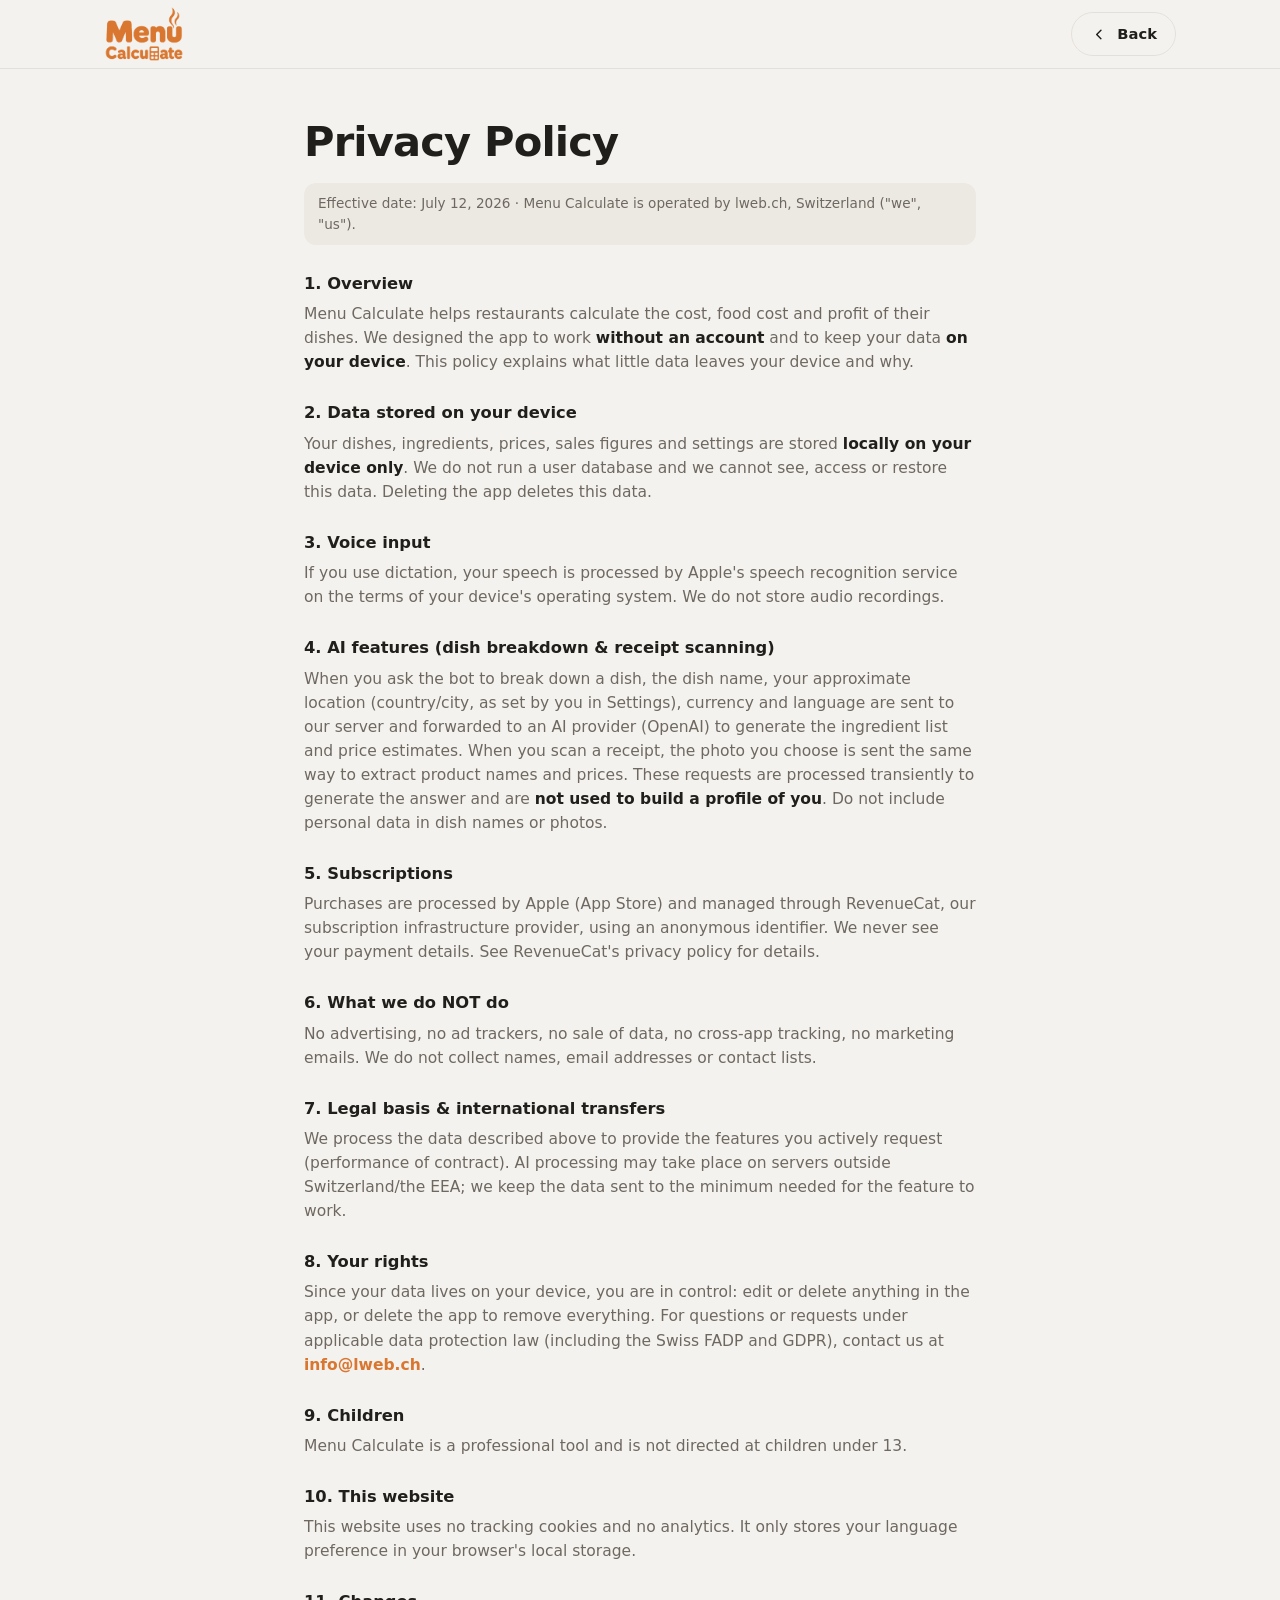
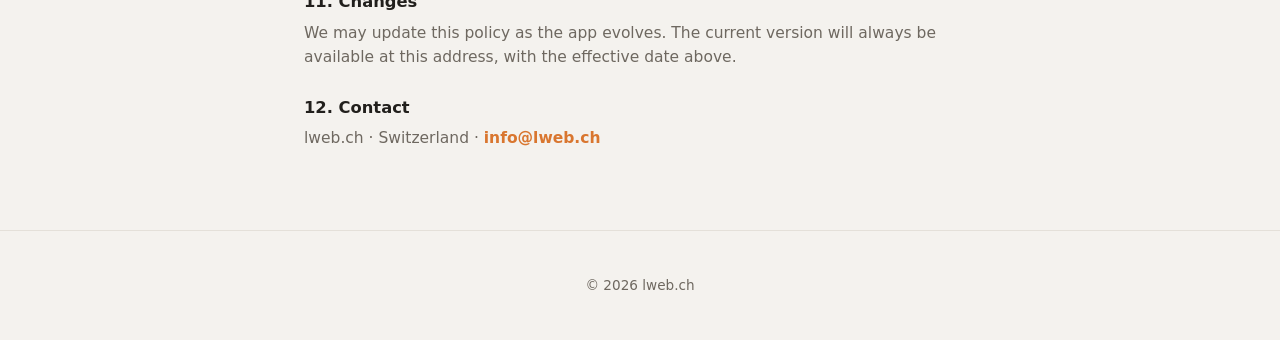
==== privacy.html @ d7b9576a ",updat1“" ====
<!doctype html>
<html lang="en">
<head>
  <meta charset="utf-8" />
  <meta name="viewport" content="width=device-width, initial-scale=1" />
  <title>Privacy Policy — Menu Calculate</title>
  <meta name="description" content="Privacy Policy for the Menu Calculate app." />
  <link rel="icon" type="image/png" href="assets/icon.png" />
  <link rel="stylesheet" href="styles.css" />
</head>
<body>

  <header class="nav scrolled">
    <div class="wrap nav-inner">
      <a class="brand" href="index.html">
        <picture>
          <source media="(prefers-color-scheme: dark)" srcset="assets/wordmark-oscuro.png" />
          <img src="assets/wordmark-claro.png" alt="Menu Calculate" class="brand-word" />
        </picture>
      </a>
      <a class="btn btn-ghost btn-small" href="index.html" style="margin-left:auto">
        <svg viewBox="0 0 24 24" class="ic"><path d="M15.5 19a1 1 0 0 1-.7-.3l-6-6a1 1 0 0 1 0-1.4l6-6a1 1 0 1 1 1.4 1.4L10.91 12l5.3 5.3A1 1 0 0 1 15.5 19Z"/></svg>
        Back
      </a>
    </div>
  </header>

  <main class="legal-page">
    <div class="wrap legal-wrap">
      <h1>Privacy Policy</h1>
      <p class="legal-date">Effective date: July 12, 2026 · Menu Calculate is operated by lweb.ch, Switzerland ("we", "us").</p>

      <h4>1. Overview</h4>
      <p>Menu Calculate helps restaurants calculate the cost, food cost and profit of their dishes. We designed the app to work <strong>without an account</strong> and to keep your data <strong>on your device</strong>. This policy explains what little data leaves your device and why.</p>

      <h4>2. Data stored on your device</h4>
      <p>Your dishes, ingredients, prices, sales figures and settings are stored <strong>locally on your device only</strong>. We do not run a user database and we cannot see, access or restore this data. Deleting the app deletes this data.</p>

      <h4>3. Voice input</h4>
      <p>If you use dictation, your speech is processed by Apple's speech recognition service on the terms of your device's operating system. We do not store audio recordings.</p>

      <h4>4. AI features (dish breakdown &amp; receipt scanning)</h4>
      <p>When you ask the bot to break down a dish, the dish name, your approximate location (country/city, as set by you in Settings), currency and language are sent to our server and forwarded to an AI provider (OpenAI) to generate the ingredient list and price estimates. When you scan a receipt, the photo you choose is sent the same way to extract product names and prices. These requests are processed transiently to generate the answer and are <strong>not used to build a profile of you</strong>. Do not include personal data in dish names or photos.</p>

      <h4>5. Subscriptions</h4>
      <p>Purchases are processed by Apple (App Store) and managed through RevenueCat, our subscription infrastructure provider, using an anonymous identifier. We never see your payment details. See RevenueCat's privacy policy for details.</p>

      <h4>6. What we do NOT do</h4>
      <p>No advertising, no ad trackers, no sale of data, no cross-app tracking, no marketing emails. We do not collect names, email addresses or contact lists.</p>

      <h4>7. Legal basis &amp; international transfers</h4>
      <p>We process the data described above to provide the features you actively request (performance of contract). AI processing may take place on servers outside Switzerland/the EEA; we keep the data sent to the minimum needed for the feature to work.</p>

      <h4>8. Your rights</h4>
      <p>Since your data lives on your device, you are in control: edit or delete anything in the app, or delete the app to remove everything. For questions or requests under applicable data protection law (including the Swiss FADP and GDPR), contact us at <a href="mailto:info@lweb.ch">info@lweb.ch</a>.</p>

      <h4>9. Children</h4>
      <p>Menu Calculate is a professional tool and is not directed at children under 13.</p>

      <h4>10. This website</h4>
      <p>This website uses no tracking cookies and no analytics. It only stores your language preference in your browser's local storage.</p>

      <h4>11. Changes</h4>
      <p>We may update this policy as the app evolves. The current version will always be available at this address, with the effective date above.</p>

      <h4>12. Contact</h4>
      <p>lweb.ch · Switzerland · <a href="mailto:info@lweb.ch">info@lweb.ch</a></p>
    </div>
  </main>

  <footer class="footer">
    <div class="wrap footer-inner">
      <p class="footer-copy">© 2026 lweb.ch</p>
    </div>
  </footer>

</body>
</html>
---- styles.css ----
/* ===== Menu Cost · Landing =====
   Mismo sistema de diseño que la app: neutros cálidos (piedra/tinta),
   un único acento azafrán y semáforo de food cost. Claro y oscuro. */

:root {
  --text: #211F1C;
  --text-2: #6E6860;
  --bg: #F4F2EE;
  --bg-el: #FBFAF7;
  --bg-sel: #ECE9E3;
  --line: #E4E0D9;
  --accent: #D9762F;
  --accent-ink: #FFFFFF;
  --good: #3E9B63;
  --warn: #CE9A1F;
  --bad: #D5563C;
  --radius: 28px;
  --shadow: 0 24px 60px -24px rgba(33, 31, 28, .28);
  --font: ui-rounded, "SF Pro Rounded", -apple-system, BlinkMacSystemFont, "Segoe UI", Roboto, system-ui, sans-serif;
}

@media (prefers-color-scheme: dark) {
  :root {
    --text: #F4F1EC;
    --text-2: #A69F96;
    --bg: #131211;
    --bg-el: #1D1B19;
    --bg-sel: #2A2825;
    --line: #33302B;
    --accent: #EC9448;
    --accent-ink: #201911;
    --good: #5BBE81;
    --warn: #E0B24A;
    --bad: #E7715A;
    --shadow: 0 24px 60px -24px rgba(0, 0, 0, .6);
  }
}

* { margin: 0; padding: 0; box-sizing: border-box; }
html { scroll-behavior: smooth; }
body {
  font-family: var(--font);
  background: var(--bg);
  color: var(--text);
  line-height: 1.55;
  -webkit-font-smoothing: antialiased;
  overflow-x: hidden;
}
img, video { display: block; max-width: 100%; }
a { color: inherit; text-decoration: none; }

.wrap { max-width: 1120px; margin: 0 auto; padding: 0 24px; }

/* ---------- tipografía ---------- */
h1 { font-size: clamp(2.3rem, 5.2vw, 3.6rem); line-height: 1.08; letter-spacing: -.02em; font-weight: 800; }
h1 em { font-style: normal; color: var(--accent); }
h2 { font-size: clamp(1.7rem, 3.6vw, 2.5rem); line-height: 1.15; letter-spacing: -.015em; font-weight: 800; max-width: 22ch; }
h3 { font-size: 1.25rem; font-weight: 700; }
h4 { font-size: 1.05rem; font-weight: 700; }
.lead { font-size: 1.12rem; color: var(--text-2); max-width: 46ch; }
.kicker {
  font-size: .8rem; font-weight: 800; letter-spacing: .14em;
  text-transform: uppercase; color: var(--accent); margin-bottom: 10px;
}

/* ---------- botones ---------- */
.btn {
  display: inline-flex; align-items: center; gap: 10px;
  background: var(--accent); color: var(--accent-ink);
  font-family: var(--font); font-weight: 700; font-size: 1rem;
  padding: 14px 26px; border-radius: 999px; border: none; cursor: pointer;
  transition: transform .18s ease, box-shadow .18s ease, opacity .18s ease;
  box-shadow: 0 10px 26px -12px color-mix(in srgb, var(--accent) 70%, transparent);
}
.btn:hover { transform: translateY(-2px); box-shadow: 0 16px 32px -12px color-mix(in srgb, var(--accent) 75%, transparent); }
.btn:active { transform: translateY(0); opacity: .9; }
.btn-ghost {
  background: transparent; color: var(--text);
  border: 1.5px solid var(--line); box-shadow: none;
}
.btn-ghost:hover { border-color: var(--accent); color: var(--accent); box-shadow: none; }
.btn-small { padding: 10px 18px; font-size: .92rem; }
.btn-big { padding: 18px 34px; font-size: 1.1rem; }
.ic { width: 1.15em; height: 1.15em; fill: currentColor; flex: none; }
.ic-accent { fill: var(--accent); }

/* ---------- nav ---------- */
.nav {
  position: fixed; inset: 0 0 auto 0; z-index: 50;
  background: color-mix(in srgb, var(--bg) 82%, transparent);
  -webkit-backdrop-filter: blur(14px); backdrop-filter: blur(14px);
  border-bottom: 1px solid transparent;
  transition: border-color .25s ease;
}
.nav.scrolled { border-bottom-color: var(--line); }
.nav-inner { display: flex; align-items: center; gap: 28px; height: 68px; }
.brand { display: flex; align-items: center; gap: 10px; font-weight: 800; font-size: 1.1rem; }
.brand-icon { width: 34px; height: 34px; border-radius: 9px; }
.brand-word { height: 56px; width: auto; display: block; }
.nav-links { display: flex; gap: 22px; margin-left: auto; }
.nav-links a { font-size: .95rem; font-weight: 600; color: var(--text-2); transition: color .15s; }
.nav-links a:hover { color: var(--text); }
@media (max-width: 720px) { .nav-links { display: none; } .nav-inner { justify-content: space-between; } }

/* selector de idioma */
.lang { position: relative; }
.lang-btn {
  display: inline-flex; align-items: center; gap: 7px;
  background: transparent; color: var(--text);
  border: 1.5px solid var(--line); border-radius: 999px;
  font-family: var(--font); font-weight: 700; font-size: .88rem;
  padding: 9px 14px; cursor: pointer;
  transition: border-color .15s ease, color .15s ease;
}
.lang-btn:hover { border-color: var(--accent); color: var(--accent); }
.lang-btn .ic { width: 1.05em; height: 1.05em; fill: currentColor; }
.ic-chev { width: .85em !important; height: .85em !important; transition: transform .2s ease; }
.lang.open .ic-chev { transform: rotate(180deg); }
.lang-menu {
  position: absolute; top: calc(100% + 10px); right: 0; min-width: 160px;
  list-style: none; padding: 8px; margin: 0;
  background: var(--bg-el); border: 1px solid var(--line); border-radius: 18px;
  box-shadow: 0 20px 44px -18px rgba(33,31,28,.4);
  opacity: 0; transform: translateY(-6px) scale(.98); pointer-events: none;
  transition: opacity .18s ease, transform .18s ease;
}
.lang.open .lang-menu { opacity: 1; transform: none; pointer-events: auto; }
.lang-menu li {
  padding: 10px 14px; border-radius: 12px;
  font-size: .93rem; font-weight: 600; color: var(--text-2);
  cursor: pointer; transition: background .12s ease, color .12s ease;
}
.lang-menu li:hover { background: var(--bg-sel); color: var(--text); }
.lang-menu li.on { color: var(--accent); font-weight: 800; }

/* ---------- hero ---------- */
.hero { padding: 140px 0 40px; position: relative; }
.hero::before {
  /* halo azafrán suave */
  content: ""; position: absolute; top: -30%; right: -15%;
  width: 720px; height: 720px; border-radius: 50%;
  background: radial-gradient(closest-side, color-mix(in srgb, var(--accent) 16%, transparent), transparent 70%);
  pointer-events: none;
}
.hero-grid {
  display: grid; grid-template-columns: .9fr 1.1fr;
  gap: 44px; align-items: center; position: relative;
}
@media (max-width: 880px) { .hero-grid { grid-template-columns: 1fr; } }
.hero-copy { display: flex; flex-direction: column; gap: 20px; }
.hero-ctas { display: flex; flex-wrap: wrap; gap: 14px; }

/* badges oficiales de las tiendas */
.store-badges { display: flex; flex-wrap: wrap; align-items: center; gap: 14px; margin-top: 6px; }
.store-badge { display: inline-flex; border-radius: 12px; transition: transform .18s ease, box-shadow .18s ease; }
.store-badge:hover { transform: translateY(-3px); box-shadow: 0 14px 30px -14px rgba(33,31,28,.45); }
.store-badge img { height: 52px; width: auto; display: block; }
.store-badges-big { justify-content: center; margin-top: 10px; }
.store-badges-big .store-badge img { height: 60px; }
@media (max-width: 480px) { .store-badge img { height: 46px; } .store-badges-big .store-badge img { height: 50px; } }
.hero-mini { display: flex; gap: 22px; list-style: none; margin-top: 4px; }
.hero-mini li { display: flex; align-items: center; gap: 7px; font-size: .92rem; font-weight: 600; color: var(--text-2); }

.hero-media { position: relative; }
.video-card {
  border-radius: var(--radius); overflow: hidden;
  border: 1px solid var(--line); background: var(--bg-el);
  box-shadow: var(--shadow);
}
.video-card video { width: 100%; aspect-ratio: 16 / 9; object-fit: cover; }
.tilt { transform: rotate(1.6deg); }

/* chips flotantes */
.chip {
  position: absolute; display: flex; align-items: center; gap: 8px;
  background: var(--bg-el); border: 1px solid var(--line);
  border-radius: 999px; padding: 10px 16px;
  font-size: .9rem; font-weight: 600; color: var(--text-2);
  box-shadow: 0 14px 34px -16px rgba(33,31,28,.35);
}
.chip strong { color: var(--text); font-weight: 800; }
.chip-fc { top: -30px; left: -26px; }
.chip-ben { bottom: -42px; right: -14px; }
.dot { width: 9px; height: 9px; border-radius: 50%; }
.dot-good { background: var(--good); }
.float-a { animation: float 5.2s ease-in-out infinite; }
.float-b { animation: floatSuave 6.4s ease-in-out .8s infinite; }
@keyframes float {
  0%, 100% { transform: translateY(0); }
  50% { transform: translateY(-9px); }
}
@keyframes floatSuave {
  0%, 100% { transform: translateY(0); }
  50% { transform: translateY(-4px); }
}
@media (max-width: 880px) {
  .chip-fc { left: 6px; } .chip-ben { right: 6px; }
}

/* ---------- marquee ---------- */
.marquee { padding: 44px 0 10px; overflow: hidden; mask-image: linear-gradient(90deg, transparent, #000 8%, #000 92%, transparent); -webkit-mask-image: linear-gradient(90deg, transparent, #000 8%, #000 92%, transparent); }
.marquee-track { display: flex; gap: 20px; width: max-content; animation: slide 36s linear infinite; }
.marquee:hover .marquee-track { animation-play-state: paused; }
@keyframes slide { to { transform: translateX(-50%); } }
.marquee figure {
  display: flex; flex-direction: column; align-items: center; gap: 10px;
  background: var(--bg-el); border: 1px solid var(--line);
  border-radius: 22px; padding: 18px 22px 14px; min-width: 150px;
}
.marquee img { width: 84px; height: 84px; object-fit: contain; }
.marquee figcaption { font-size: .82rem; font-weight: 700; color: var(--text-2); white-space: nowrap; }

/* ---------- secciones ---------- */
.section { padding: 96px 0; }
.section-alt { background: var(--bg-el); border-block: 1px solid var(--line); }

/* funciones */
.cards { display: grid; grid-template-columns: repeat(3, 1fr); gap: 22px; margin-top: 44px; }
@media (max-width: 880px) { .cards { grid-template-columns: 1fr; } }
.card {
  position: relative;
  background: var(--bg-el); border: 1px solid var(--line);
  border-radius: var(--radius); padding: 26px;
  display: flex; flex-direction: column; gap: 12px;
  transition: transform .25s ease, box-shadow .25s ease;
}
.section .card { background: var(--bg-el); }
.card:hover { transform: translateY(-6px); box-shadow: var(--shadow); }
.card p { color: var(--text-2); font-size: .98rem; }
.card-img {
  border-radius: 20px; overflow: hidden; background: var(--bg-sel);
  aspect-ratio: 4 / 3; display: grid; place-items: center; margin-bottom: 6px;
}
.card-img img { width: 100%; height: 100%; object-fit: cover; }
.tag-pro {
  position: absolute; top: 18px; right: 18px;
  background: var(--accent); color: var(--accent-ink);
  font-size: .68rem; font-weight: 800; letter-spacing: .08em;
  border-radius: 8px; padding: 4px 8px;
}

/* cómo funciona */
.como-grid {
  display: grid; grid-template-columns: 1fr 1fr; gap: 56px; align-items: center;
}
@media (max-width: 880px) { .como-grid { grid-template-columns: 1fr; } }
.pasos { list-style: none; display: flex; flex-direction: column; gap: 26px; margin-top: 36px; }
.pasos li { display: flex; gap: 18px; align-items: flex-start; }
.pasos p { color: var(--text-2); font-size: .96rem; margin-top: 3px; }
.paso-n {
  flex: none; width: 44px; height: 44px; border-radius: 14px;
  display: grid; place-items: center;
  background: var(--accent); color: var(--accent-ink);
  font-weight: 800; font-size: 1.15rem;
}
.como-media { position: relative; }

/* donut */
.donut-card {
  position: absolute; bottom: -26px; left: -18px;
  background: var(--bg-el); border: 1px solid var(--line);
  border-radius: 24px; padding: 14px;
  display: flex; align-items: center; gap: 4px;
  box-shadow: 0 18px 40px -18px rgba(33,31,28,.4);
}
@media (max-width: 880px) { .donut-card { left: 8px; } }
.donut { width: 92px; height: 92px; transform: rotate(-90deg); }
.donut-track, .donut-arc { fill: none; stroke-width: 13; stroke-linecap: round; }
.donut-track { stroke: var(--bg-sel); }
.donut-arc {
  stroke: var(--good);
  stroke-dasharray: 301.6;           /* 2πr, r=48 */
  stroke-dashoffset: 301.6;
  transition: stroke-dashoffset 1.4s cubic-bezier(.22,.8,.28,1);
}
.donut-label { display: flex; flex-direction: column; align-items: center; padding: 0 12px 0 6px; line-height: 1.05; }
.donut-label strong { font-size: 1.7rem; font-weight: 800; }
.donut-label span { font-size: .85rem; font-weight: 700; color: var(--text-2); }
.donut-label small { font-size: .68rem; color: var(--text-2); margin-top: 3px; letter-spacing: .06em; text-transform: uppercase; }

/* rentabilidad */
.rent-grid { display: grid; grid-template-columns: .9fr 1.1fr; gap: 56px; align-items: center; }
@media (max-width: 880px) { .rent-grid { grid-template-columns: 1fr; } }
.rent-copy { display: flex; flex-direction: column; gap: 16px; }
.rent-chart {
  background: var(--bg-el); border: 1px solid var(--line);
  border-radius: var(--radius); padding: 30px 26px;
  display: flex; flex-direction: column; gap: 18px;
  box-shadow: var(--shadow);
}
.bar-row { display: grid; grid-template-columns: 84px 1fr 64px; gap: 14px; align-items: center; }
.bar-name { font-size: .92rem; font-weight: 700; }
.bar { height: 16px; border-radius: 999px; background: var(--bg-sel); overflow: hidden; }
.bar-fill {
  display: block; height: 100%; border-radius: 999px; width: 0;
  transition: width 1.1s cubic-bezier(.22,.8,.28,1);
}
.chart-on .bar-fill { width: var(--w); }
.bar-fill.good { background: var(--good); }
.bar-fill.warn { background: var(--warn); }
.bar-fill.bad  { background: var(--bad); }
.bar-row:nth-child(2) .bar-fill { transition-delay: .12s; }
.bar-row:nth-child(3) .bar-fill { transition-delay: .24s; }
.bar-row:nth-child(4) .bar-fill { transition-delay: .36s; }
.bar-row:nth-child(5) .bar-fill { transition-delay: .48s; }
.bar-val { font-size: .9rem; font-weight: 800; text-align: right; color: var(--text-2); }

/* cifras */
.stats { padding: 30px 0 96px; }
.stats-row {
  display: grid; grid-template-columns: repeat(4, 1fr); gap: 20px;
  background: var(--bg-el); border: 1px solid var(--line);
  border-radius: var(--radius); padding: 40px 28px;
}
@media (max-width: 720px) { .stats-row { grid-template-columns: repeat(2, 1fr); } }
.stat { text-align: center; display: flex; flex-direction: column; gap: 4px; }
.stat strong { font-size: 2.6rem; font-weight: 800; color: var(--accent); line-height: 1; }
.stat span { font-size: .88rem; font-weight: 600; color: var(--text-2); }

/* cta final */
.cta-final { padding: 20px 0 110px; }
.cta-box {
  text-align: center; display: flex; flex-direction: column; align-items: center; gap: 18px;
  background: linear-gradient(160deg, color-mix(in srgb, var(--accent) 14%, var(--bg-el)), var(--bg-el) 55%);
  border: 1px solid var(--line); border-radius: 36px; padding: 70px 30px;
}
.cta-box .lead { margin: 0 auto; }
.cta-icon { width: 84px; height: 84px; border-radius: 20px; box-shadow: var(--shadow); }
.cta-nota { font-size: .85rem; color: var(--text-2); }

/* footer */
.footer { border-top: 1px solid var(--line); padding: 44px 0; }
.footer-inner { display: flex; flex-direction: column; align-items: center; gap: 18px; text-align: center; }
.footer-brand { display: flex; align-items: center; gap: 10px; font-weight: 800; }
.footer-links { display: flex; flex-wrap: wrap; justify-content: center; gap: 22px; }
.footer-links a { font-size: .92rem; font-weight: 600; color: var(--text-2); transition: color .15s; }
.footer-links a:hover { color: var(--accent); }
.footer-copy { font-size: .85rem; color: var(--text-2); }

/* ---------- páginas legales (privacy.html / terms.html) ---------- */
.legal-page { padding: 120px 0 80px; }
.legal-wrap { max-width: 720px; }
.legal-page h1 { font-size: clamp(1.9rem, 4vw, 2.6rem); margin-bottom: 18px; }
.legal-page h4 { font-size: 1.02rem; font-weight: 800; margin: 26px 0 6px; }
.legal-page p { font-size: .97rem; color: var(--text-2); }
.legal-page p strong { color: var(--text); }
.legal-page a { color: var(--accent); font-weight: 600; }
.legal-date {
  font-size: .85rem !important; padding: 10px 14px; border-radius: 12px;
  background: var(--bg-sel); margin-bottom: 4px;
}

/* ---------- aviso de cookies ---------- */
.cookies {
  position: fixed; z-index: 90;
  left: 20px; right: 20px; bottom: 20px;
  margin: 0 auto; max-width: 620px;
  display: flex; align-items: center; gap: 14px;
  background: var(--bg-el); border: 1px solid var(--line);
  border-radius: 20px; padding: 16px 18px;
  box-shadow: 0 22px 50px -20px rgba(33,31,28,.45);
  animation: cookieUp .5s cubic-bezier(.22,.8,.28,1);
}
.cookies[hidden] { display: none; }
@keyframes cookieUp { from { opacity: 0; transform: translateY(24px); } }
.cookies-ic { width: 26px; height: 26px; flex: none; }
.cookies-txt { font-size: .88rem; color: var(--text-2); line-height: 1.45; }
.cookies-txt a { color: var(--accent); font-weight: 700; }
.cookies .btn { flex: none; }
@media (max-width: 560px) {
  .cookies { flex-wrap: wrap; }
  .cookies .btn { margin-left: auto; }
}

/* ---------- reveal on scroll ---------- */
.reveal { opacity: 0; transform: translateY(26px); transition: opacity .7s ease, transform .7s cubic-bezier(.22,.8,.28,1); }
.reveal.in { opacity: 1; transform: none; }
.delay-1 { transition-delay: .12s; }
.delay-2 { transition-delay: .24s; }
.delay-3 { transition-delay: .36s; }

@media (prefers-reduced-motion: reduce) {
  .reveal { opacity: 1; transform: none; transition: none; }
  .float-a, .float-b, .marquee-track { animation: none; }
  html { scroll-behavior: auto; }
}
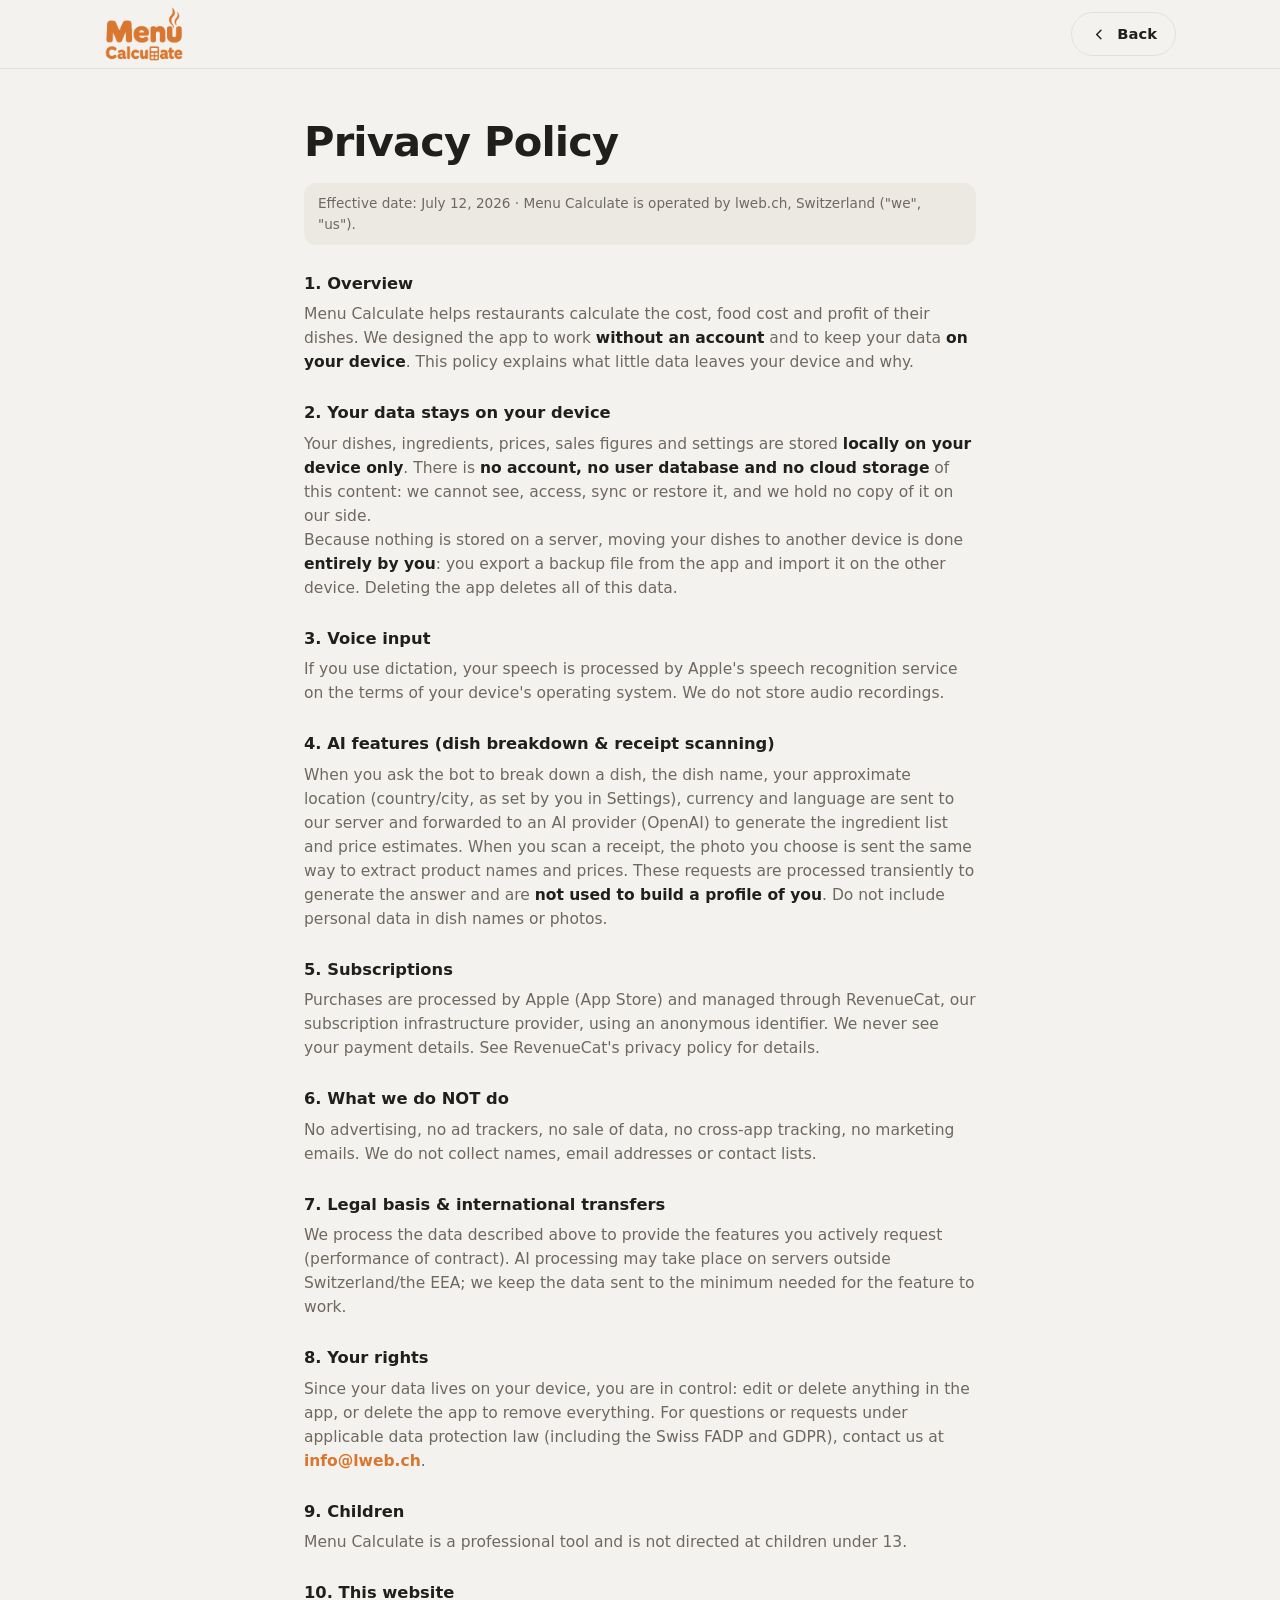
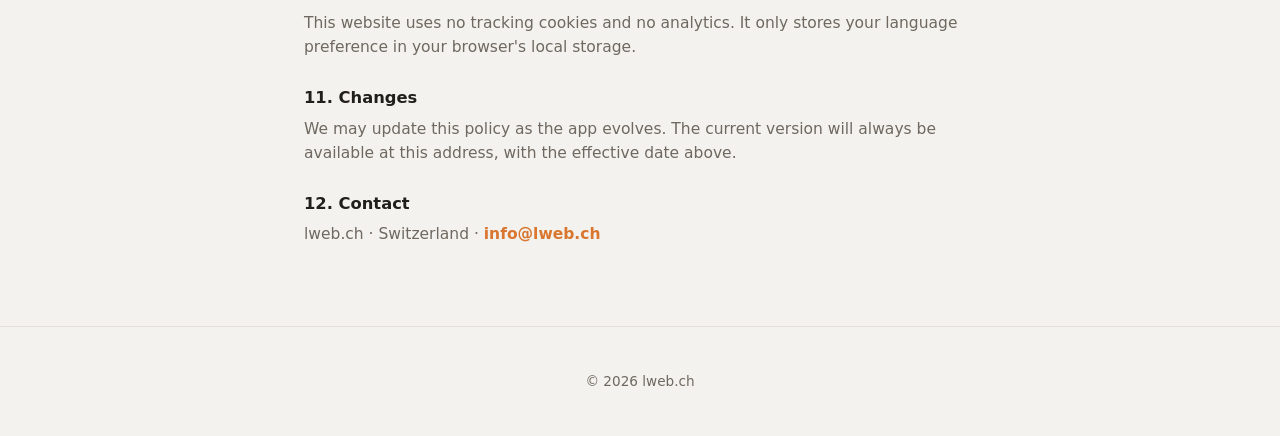
==== commit 173ecb8d: ",updat8“" ====
--- a/privacy.html
+++ b/privacy.html
@@ -6,10 +6,13 @@
   <title>Privacy Policy — Menu Calculate</title>
   <meta name="description" content="Privacy Policy for the Menu Calculate app." />
   <link rel="icon" type="image/png" href="assets/icon.png" />
+  <meta name="robots" content="index, follow" />
+  <link rel="canonical" href="https://menu-calculate.com/privacy.html" />
   <link rel="stylesheet" href="styles.css" />
 </head>
 <body>
 
+  
   <header class="nav scrolled">
     <div class="wrap nav-inner">
       <a class="brand" href="index.html">
@@ -33,8 +36,9 @@
       <h4>1. Overview</h4>
       <p>Menu Calculate helps restaurants calculate the cost, food cost and profit of their dishes. We designed the app to work <strong>without an account</strong> and to keep your data <strong>on your device</strong>. This policy explains what little data leaves your device and why.</p>
 
-      <h4>2. Data stored on your device</h4>
-      <p>Your dishes, ingredients, prices, sales figures and settings are stored <strong>locally on your device only</strong>. We do not run a user database and we cannot see, access or restore this data. Deleting the app deletes this data.</p>
+      <h4>2. Your data stays on your device</h4>
+      <p>Your dishes, ingredients, prices, sales figures and settings are stored <strong>locally on your device only</strong>. There is <strong>no account, no user database and no cloud storage</strong> of this content: we cannot see, access, sync or restore it, and we hold no copy of it on our side.</p>
+      <p>Because nothing is stored on a server, moving your dishes to another device is done <strong>entirely by you</strong>: you export a backup file from the app and import it on the other device. Deleting the app deletes all of this data.</p>
 
       <h4>3. Voice input</h4>
       <p>If you use dictation, your speech is processed by Apple's speech recognition service on the terms of your device's operating system. We do not store audio recordings.</p>
--- a/styles.css
+++ b/styles.css
@@ -96,11 +96,23 @@
 .nav-inner { display: flex; align-items: center; gap: 28px; height: 68px; }
 .brand { display: flex; align-items: center; gap: 10px; font-weight: 800; font-size: 1.1rem; }
 .brand-icon { width: 34px; height: 34px; border-radius: 9px; }
+.brand-icon-nav { width: 40px; height: 40px; border-radius: 11px; display: block; }
 .brand-word { height: 56px; width: auto; display: block; }
 .nav-links { display: flex; gap: 22px; margin-left: auto; }
 .nav-links a { font-size: .95rem; font-weight: 600; color: var(--text-2); transition: color .15s; }
 .nav-links a:hover { color: var(--text); }
-@media (max-width: 720px) { .nav-links { display: none; } .nav-inner { justify-content: space-between; } }
+@media (max-width: 720px) {
+  .nav-links { display: none; }
+  .nav-inner { justify-content: space-between; height: 56px; gap: 12px; }
+  .brand-icon-nav { width: 30px; height: 30px; border-radius: 8px; }
+  .brand-word { height: 38px; }
+  .lang-btn { padding: 6px 10px; }
+  .nav .btn-small { padding: 8px 14px; font-size: .85rem; gap: 6px; }
+}
+@media (max-width: 400px) {
+  .nav .btn-small span { display: none; }
+  .nav .btn-small { padding: 8px; }
+}
 
 /* selector de idioma */
 .lang { position: relative; }
@@ -135,6 +147,8 @@
 
 /* ---------- hero ---------- */
 .hero { padding: 140px 0 40px; position: relative; }
+@media (max-width: 880px) { .hero { overflow-x: clip; } }
+@media (max-width: 720px) { .hero { padding: 96px 0 32px; } }
 .hero::before {
   /* halo azafrán suave */
   content: ""; position: absolute; top: -30%; right: -15%;
@@ -169,6 +183,11 @@
 }
 .video-card video { width: 100%; aspect-ratio: 16 / 9; object-fit: cover; }
 .tilt { transform: rotate(1.6deg); }
+@media (max-width: 720px) {
+  /* en móvil el hero lleva el vídeo vertical */
+  .hero-media .video-card { max-width: 300px; margin: 0 auto; }
+  .hero-media .video-card video { aspect-ratio: 9 / 16; }
+}
 
 /* chips flotantes */
 .chip {
@@ -209,10 +228,47 @@
 }
 .marquee img { width: 84px; height: 84px; object-fit: contain; }
 .marquee figcaption { font-size: .82rem; font-weight: 700; color: var(--text-2); white-space: nowrap; }
+@media (max-width: 720px) {
+  .marquee { padding: 32px 0 8px; }
+  .marquee-track { gap: 12px; }
+  .marquee figure { min-width: 108px; padding: 12px 14px 10px; border-radius: 18px; gap: 6px; }
+  .marquee img { width: 56px; height: 56px; }
+  .marquee figcaption { font-size: .74rem; }
+}
 
 /* ---------- secciones ---------- */
 .section { padding: 96px 0; }
 .section-alt { background: var(--bg-el); border-block: 1px solid var(--line); }
+
+/* capturas: panorama con scroll lateral (la onda azafrán fluye entre paneles) */
+.shots { padding-bottom: 56px; overflow: hidden; }
+.shots-scroll {
+  margin-top: 40px;
+  overflow-x: auto;
+  scroll-snap-type: x mandatory;
+  -webkit-overflow-scrolling: touch;
+  scrollbar-width: none;
+  /* el primer panel arranca alineado con .wrap; el resto se descubre deslizando */
+  padding: 14px max(24px, calc((100% - 1120px) / 2 + 24px)) 30px;
+}
+.shots-scroll::-webkit-scrollbar { display: none; }
+.shots-strip {
+  display: flex;
+  width: max-content;
+  border-radius: 26px;
+  overflow: hidden;
+  box-shadow: var(--shadow);
+}
+.shots-strip img {
+  height: clamp(430px, 62vh, 640px);
+  width: auto;
+  display: block;
+  scroll-snap-align: center;
+}
+@media (max-width: 720px) {
+  .shots-scroll { padding: 10px 20px 24px; scroll-snap-type: x proximity; }
+  .shots-strip img { height: 74vh; max-height: 560px; }
+}
 
 /* funciones */
 .cards { display: grid; grid-template-columns: repeat(3, 1fr); gap: 22px; margin-top: 44px; }
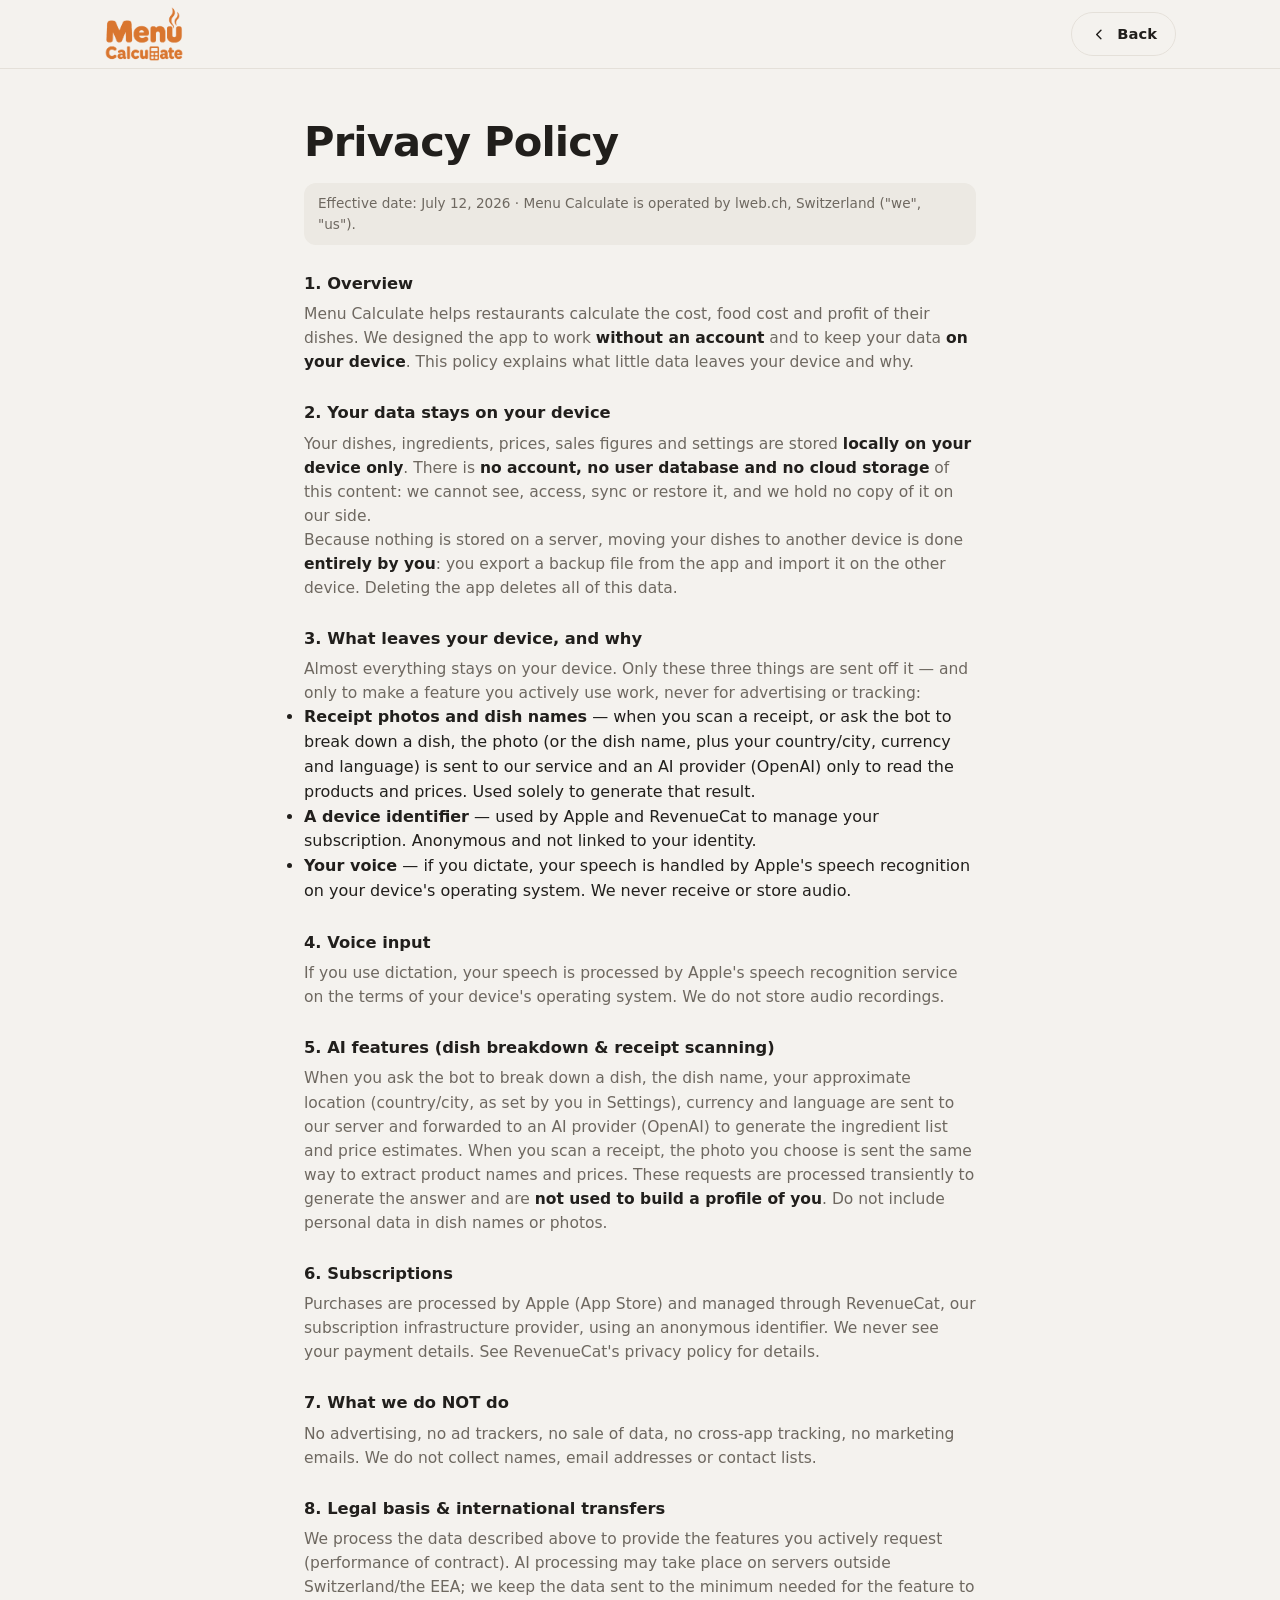
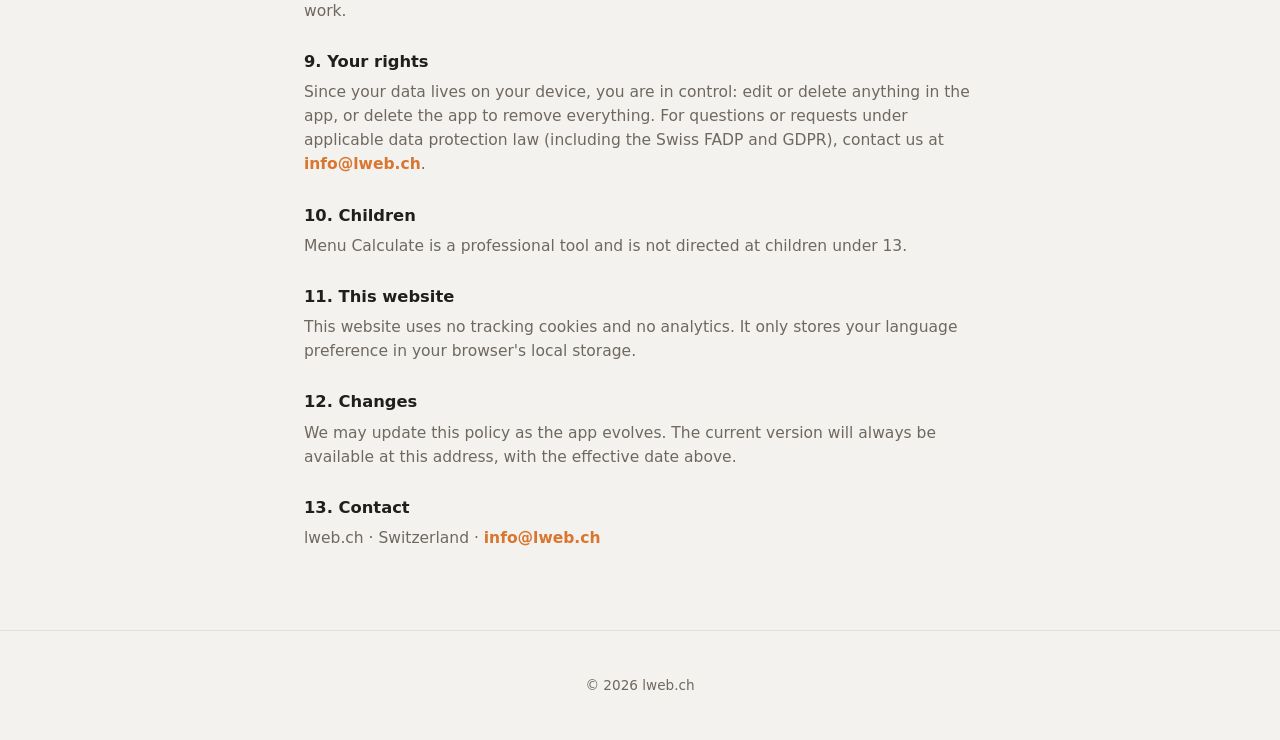
==== commit cfa6deae: ",updat9“" ====
--- a/privacy.html
+++ b/privacy.html
@@ -40,34 +40,42 @@
       <p>Your dishes, ingredients, prices, sales figures and settings are stored <strong>locally on your device only</strong>. There is <strong>no account, no user database and no cloud storage</strong> of this content: we cannot see, access, sync or restore it, and we hold no copy of it on our side.</p>
       <p>Because nothing is stored on a server, moving your dishes to another device is done <strong>entirely by you</strong>: you export a backup file from the app and import it on the other device. Deleting the app deletes all of this data.</p>
 
-      <h4>3. Voice input</h4>
+      <h4>3. What leaves your device, and why</h4>
+      <p>Almost everything stays on your device. Only these three things are sent off it &mdash; and only to make a feature you actively use work, never for advertising or tracking:</p>
+      <ul>
+        <li><strong>Receipt photos and dish names</strong> &mdash; when you scan a receipt, or ask the bot to break down a dish, the photo (or the dish name, plus your country/city, currency and language) is sent to our service and an AI provider (OpenAI) only to read the products and prices. Used solely to generate that result.</li>
+        <li><strong>A device identifier</strong> &mdash; used by Apple and RevenueCat to manage your subscription. Anonymous and not linked to your identity.</li>
+        <li><strong>Your voice</strong> &mdash; if you dictate, your speech is handled by Apple's speech recognition on your device's operating system. We never receive or store audio.</li>
+      </ul>
+
+      <h4>4. Voice input</h4>
       <p>If you use dictation, your speech is processed by Apple's speech recognition service on the terms of your device's operating system. We do not store audio recordings.</p>
 
-      <h4>4. AI features (dish breakdown &amp; receipt scanning)</h4>
+      <h4>5. AI features (dish breakdown &amp; receipt scanning)</h4>
       <p>When you ask the bot to break down a dish, the dish name, your approximate location (country/city, as set by you in Settings), currency and language are sent to our server and forwarded to an AI provider (OpenAI) to generate the ingredient list and price estimates. When you scan a receipt, the photo you choose is sent the same way to extract product names and prices. These requests are processed transiently to generate the answer and are <strong>not used to build a profile of you</strong>. Do not include personal data in dish names or photos.</p>
 
-      <h4>5. Subscriptions</h4>
+      <h4>6. Subscriptions</h4>
       <p>Purchases are processed by Apple (App Store) and managed through RevenueCat, our subscription infrastructure provider, using an anonymous identifier. We never see your payment details. See RevenueCat's privacy policy for details.</p>
 
-      <h4>6. What we do NOT do</h4>
+      <h4>7. What we do NOT do</h4>
       <p>No advertising, no ad trackers, no sale of data, no cross-app tracking, no marketing emails. We do not collect names, email addresses or contact lists.</p>
 
-      <h4>7. Legal basis &amp; international transfers</h4>
+      <h4>8. Legal basis &amp; international transfers</h4>
       <p>We process the data described above to provide the features you actively request (performance of contract). AI processing may take place on servers outside Switzerland/the EEA; we keep the data sent to the minimum needed for the feature to work.</p>
 
-      <h4>8. Your rights</h4>
+      <h4>9. Your rights</h4>
       <p>Since your data lives on your device, you are in control: edit or delete anything in the app, or delete the app to remove everything. For questions or requests under applicable data protection law (including the Swiss FADP and GDPR), contact us at <a href="mailto:info@lweb.ch">info@lweb.ch</a>.</p>
 
-      <h4>9. Children</h4>
+      <h4>10. Children</h4>
       <p>Menu Calculate is a professional tool and is not directed at children under 13.</p>
 
-      <h4>10. This website</h4>
+      <h4>11. This website</h4>
       <p>This website uses no tracking cookies and no analytics. It only stores your language preference in your browser's local storage.</p>
 
-      <h4>11. Changes</h4>
+      <h4>12. Changes</h4>
       <p>We may update this policy as the app evolves. The current version will always be available at this address, with the effective date above.</p>
 
-      <h4>12. Contact</h4>
+      <h4>13. Contact</h4>
       <p>lweb.ch · Switzerland · <a href="mailto:info@lweb.ch">info@lweb.ch</a></p>
     </div>
   </main>
